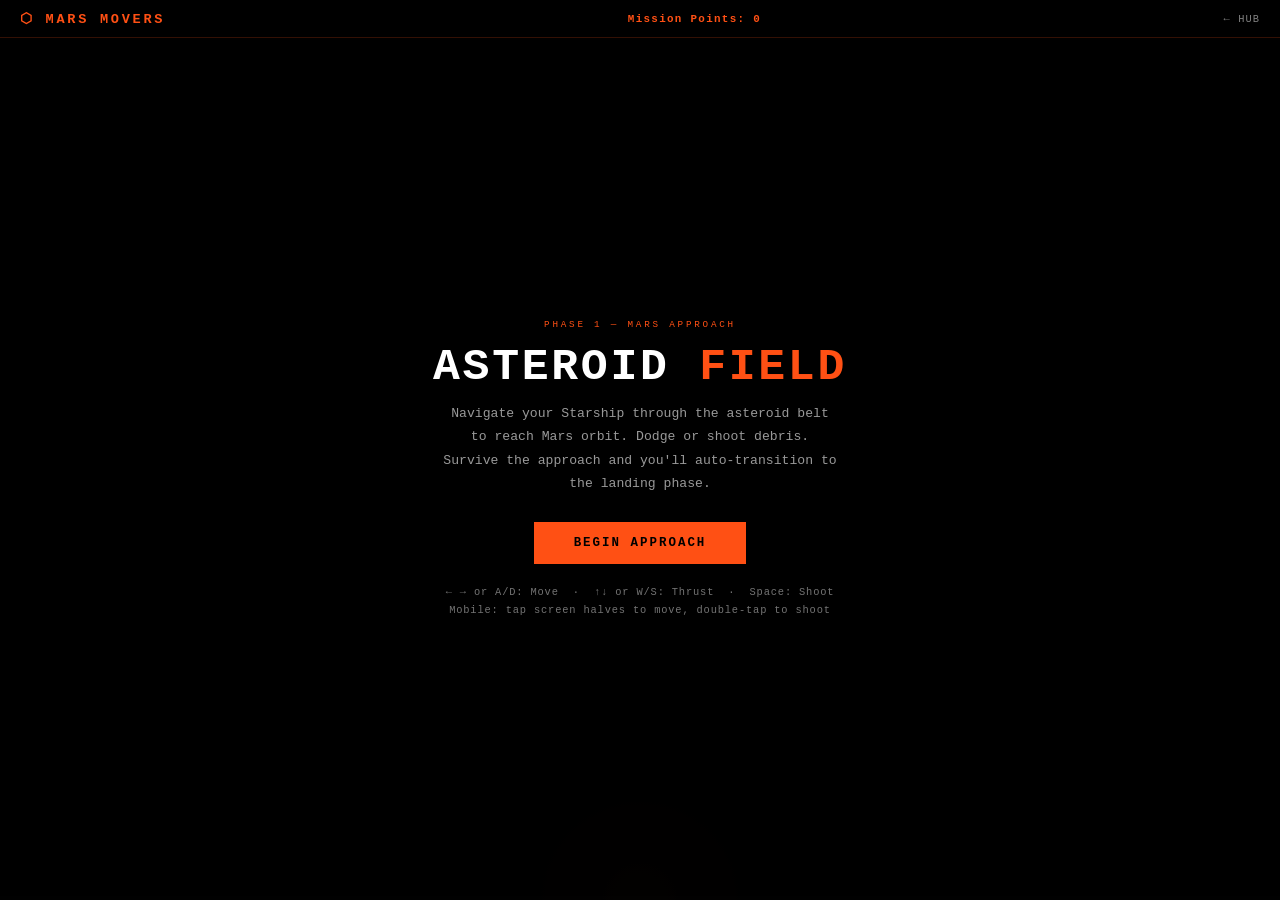
==== game.html @ 6affe8a0 "Fuel warning: bigger bar, percentage, beep sounds" ====
<!DOCTYPE html>
<html lang="en">
<head>
<meta charset="UTF-8"/>
<meta name="viewport" content="width=device-width,initial-scale=1.0"/>
<title>Mars Approach — Mars Movers</title>
<meta name="description" content="Navigate asteroids, shoot debris, and approach Mars. Survive the field to begin your landing descent."/>
<meta name="robots" content="index,follow"/>
<link rel="canonical" href="https://www.marsmovers.com/game.html"/>
<script async src="https://www.googletagmanager.com/gtag/js?id=G-N9J8L4ZB0Q"></script>
<script>window.dataLayer=window.dataLayer||[];function gtag(){dataLayer.push(arguments);}gtag('js',new Date());gtag('config','G-N9J8L4ZB0Q');</script>
<script async src="https://pagead2.googlesyndication.com/pagead/js/adsbygoogle.js?client=ca-pub-5228411604893151" crossorigin="anonymous"></script>
<style>
*,*::before,*::after{box-sizing:border-box;margin:0;padding:0}
html,body{height:100%;overflow:hidden;font-family:'Courier New',Courier,monospace;background:#000;color:#fff}
body{display:flex;flex-direction:column}
nav{display:flex;align-items:center;justify-content:space-between;padding:10px 20px;background:rgba(0,0,0,.95);border-bottom:1px solid rgba(255,80,20,.2);flex-shrink:0;z-index:10}
.logo{color:#ff5014;font-size:.85rem;font-weight:700;letter-spacing:.2em;text-decoration:none;text-transform:uppercase}
.nav-pts{font-size:.68rem;letter-spacing:.12em;color:#ff5014;font-weight:700}
.nav-back{color:rgba(255,255,255,.5);font-size:.65rem;letter-spacing:.1em;text-transform:uppercase;text-decoration:none}
.nav-back:hover{color:#ff5014}
.game-wrap{flex:1;position:relative;overflow:hidden}
canvas{display:block;width:100%;height:100%}
.hud{position:absolute;top:10px;left:0;right:0;display:flex;justify-content:space-between;padding:0 16px;pointer-events:none;z-index:5;gap:6px;flex-wrap:wrap}
.hud-box{background:rgba(0,0,0,.8);border:1px solid rgba(255,80,20,.2);padding:6px 12px;min-width:60px}
.hud-lbl{font-size:.5rem;letter-spacing:.16em;text-transform:uppercase;color:rgba(255,255,255,.5)}
.hud-val{font-size:.9rem;font-weight:700;color:#ff5014;font-variant-numeric:tabular-nums}
.ov{position:absolute;inset:0;display:flex;flex-direction:column;align-items:center;justify-content:center;background:rgba(0,0,0,.92);z-index:20;text-align:center;padding:20px}
.ov.hide{display:none}
.ov-tag{font-size:.58rem;letter-spacing:.3em;text-transform:uppercase;color:#ff5014;margin-bottom:12px}
.ov h2{font-size:clamp(1.4rem,4.5vw,2.8rem);font-weight:700;letter-spacing:.06em;text-transform:uppercase;margin-bottom:10px}
.ov h2 em{color:#ff5014;font-style:normal}
.ov-sub{font-size:.82rem;color:rgba(255,255,255,.6);max-width:400px;line-height:1.8;margin-bottom:26px}
.btn-go{background:#ff5014;color:#000;border:none;cursor:pointer;font-family:inherit;font-size:.78rem;font-weight:700;letter-spacing:.16em;text-transform:uppercase;padding:14px 40px;transition:background .2s;margin-bottom:8px}
.btn-go:hover{background:#ff7040}
.btn-sec{background:transparent;color:rgba(255,255,255,.6);border:1px solid rgba(255,255,255,.3);cursor:pointer;font-family:inherit;font-size:.65rem;font-weight:700;letter-spacing:.12em;text-transform:uppercase;padding:10px 24px;transition:all .2s;text-decoration:none;display:inline-block;margin-top:6px}
.btn-sec:hover{border-color:#ff5014;color:#ff5014}
.hint{font-size:.65rem;color:rgba(255,255,255,.45);letter-spacing:.08em;margin-top:12px;line-height:1.7}
.score-big{font-size:clamp(2.5rem,8vw,4.5rem);font-weight:700;color:#ff5014;line-height:1;margin:10px 0}
.approach-bar{position:absolute;bottom:0;left:0;right:0;height:4px;z-index:5;pointer-events:none;background:rgba(255,255,255,.05)}
.approach-fill{height:100%;background:linear-gradient(to right,#ff5014,#ff8844);width:0%;transition:width .3s}
/* MARS GLOW — grows as you approach */
.mars-glow{position:absolute;bottom:-200px;left:50%;transform:translateX(-50%);width:400px;height:400px;border-radius:50%;background:radial-gradient(circle,rgba(180,60,20,.15),rgba(120,30,10,.05),transparent 70%);pointer-events:none;z-index:1;transition:all 1s}
</style>
</head>
<body>
<nav>
  <a href="/" class="logo">⬡ Mars Movers</a>
  <span class="nav-pts" id="nav-pts">Mission Points: 0</span>
  <a href="/" class="nav-back">← Hub</a>
</nav>
<div class="game-wrap">
  <canvas id="c"></canvas>
  <div class="mars-glow" id="mars-glow"></div>
  <div class="hud" id="hud" style="opacity:0">
    <div class="hud-box"><div class="hud-lbl">Score</div><div class="hud-val" id="h-score">0</div></div>
    <div class="hud-box"><div class="hud-lbl">Level</div><div class="hud-val" id="h-level">1</div></div>
    <div class="hud-box"><div class="hud-lbl">Lives</div><div class="hud-val" id="h-lives">🚀🚀🚀</div></div>
    <div class="hud-box"><div class="hud-lbl">Ammo</div><div class="hud-val" id="h-ammo">10</div></div>
    <div class="hud-box"><div class="hud-lbl">Destroyed</div><div class="hud-val" id="h-kills">0</div></div>
    <div class="hud-box"><div class="hud-lbl">Best</div><div class="hud-val" id="h-best">0</div></div>
  </div>
  <div class="approach-bar"><div class="approach-fill" id="approach-fill"></div></div>

  <!-- START -->
  <div class="ov" id="ov-start">
    <p class="ov-tag">Phase 1 — Mars Approach</p>
    <h2>Asteroid <em>Field</em></h2>
    <p class="ov-sub">Navigate your Starship through the asteroid belt to reach Mars orbit. Dodge or shoot debris. Survive the approach and you'll auto-transition to the landing phase.</p>
    <button class="btn-go" onclick="startGame()">Begin Approach</button>
    <p class="hint">← → or A/D: Move &nbsp;·&nbsp; ↑↓ or W/S: Thrust &nbsp;·&nbsp; Space: Shoot<br>Mobile: tap screen halves to move, double-tap to shoot</p>
  </div>

  <!-- APPROACH COMPLETE -->
  <div class="ov hide" id="ov-approach">
    <p class="ov-tag">Phase 1 Complete</p>
    <h2>Mars <em>Orbit Reached</em></h2>
    <p class="ov-sub" id="approach-summary">You navigated the asteroid field. Preparing for descent...</p>
    <div class="score-big" id="approach-score">0</div>
    <p style="font-size:.7rem;color:rgba(255,100,50,.6);letter-spacing:.15em;margin-bottom:24px" id="approach-pts">+0 Mission Points</p>
    <a href="landing.html" class="btn-go">Begin Descent →</a>
    <button class="btn-sec" onclick="startGame()">Replay Approach</button>
  </div>

  <!-- DESTROYED -->
  <div class="ov hide" id="ov-over">
    <p class="ov-tag">Mission Failed</p>
    <h2>Ship <em>Destroyed</em></h2>
    <div class="score-big" id="final-score">0</div>
    <p style="font-size:.7rem;color:rgba(255,100,50,.6);letter-spacing:.15em;margin-bottom:24px" id="pts-earned">+0 Mission Points</p>
    <button class="btn-go" onclick="startGame()">Retry Approach</button>
    <a href="/" class="btn-sec">← Mission Hub</a>
  </div>
</div>

<script>
var canvas=document.getElementById('c'),ctx=canvas.getContext('2d');
var W,H,ship,rocks,bullets,stars,particles,score,lives,level,running,raf,frame;
var totalPts=parseInt(localStorage.getItem('mm_pts')||'0');
var best=parseInt(localStorage.getItem('mm_best')||'0');
var kills=0,ammo=10,approachPct=0;
var APPROACH_TARGET=120; // seconds to reach Mars
var keys={},lastTap=0;
document.getElementById('h-best').textContent=best;
document.getElementById('nav-pts').textContent='Mission Points: '+totalPts;

// Audio
var audioCtx=null;
function initAudio(){if(!audioCtx)audioCtx=new(window.AudioContext||window.webkitAudioContext)();}
function playSound(freq,dur,vol,type){
  initAudio();var o=audioCtx.createOscillator(),g=audioCtx.createGain();
  o.type=type||'sine';o.frequency.value=freq;g.gain.value=vol||0.05;
  o.connect(g);g.connect(audioCtx.destination);
  g.gain.setTargetAtTime(0,audioCtx.currentTime+dur*0.7,dur*0.2);
  o.start();o.stop(audioCtx.currentTime+dur);
}

function resize(){W=canvas.width=canvas.offsetWidth;H=canvas.height=canvas.offsetHeight;}
window.addEventListener('resize',resize);
resize();

function initGame(){
  ship={x:W/2,y:H-100,w:12,h:42,spd:5,dx:0,dy:0,inv:0};
  rocks=[];bullets=[];stars=[];particles=[];
  score=0;lives=3;level=1;frame=0;kills=0;ammo=10;approachPct=0;
  for(var i=0;i<150;i++)stars.push({x:Math.random()*W,y:Math.random()*H,r:Math.random()*1.2+.2,spd:Math.random()*.4+.1,o:Math.random()*.5+.2,layer:Math.floor(Math.random()*3)});
  updateHUD();
}

function spawnRock(){
  var r=Math.random()*22+8;
  var fromSide=Math.random()<0.15;
  var x,y,vx,vy;
  if(fromSide){x=Math.random()<0.5?-r:W+r;y=Math.random()*H*0.5;vx=(x<0?1:-1)*(Math.random()+0.5);vy=Math.random()*1+0.5;}
  else{x=Math.random()*(W-r*2)+r;y=-r;vx=(Math.random()-0.5)*0.8;vy=(Math.random()*1.5+0.8)+level*0.2;}
  rocks.push({x:x,y:y,r:r,vx:vx,vy:vy,rot:0,rs:(Math.random()-0.5)*0.06,hp:r>20?2:1,sides:Math.floor(Math.random()*3)+6});
}

function drawStarship(x,y,inv){
  if(inv>0&&Math.floor(frame/4)%2===0)return;
  ctx.save();ctx.translate(x,y);
  // Fuselage
  ctx.fillStyle='#d0d0d0';
  ctx.beginPath();
  ctx.moveTo(-ship.w,-ship.h/2);ctx.quadraticCurveTo(-ship.w-2,-ship.h/2-8,0,-ship.h/2-16);
  ctx.quadraticCurveTo(ship.w+2,-ship.h/2-8,ship.w,-ship.h/2);
  ctx.lineTo(ship.w,ship.h/2);ctx.lineTo(-ship.w,ship.h/2);ctx.closePath();ctx.fill();
  // Heat shield band
  ctx.fillStyle='#222';ctx.fillRect(-ship.w,ship.h/2-10,ship.w*2,8);
  // Nose
  ctx.fillStyle='#ff5014';
  ctx.beginPath();ctx.moveTo(-7,-ship.h/2);ctx.quadraticCurveTo(0,-ship.h/2-20,7,-ship.h/2);ctx.fill();
  // Windows
  ctx.fillStyle='rgba(100,200,255,.8)';
  ctx.beginPath();ctx.arc(0,-ship.h/2+6,2.5,0,Math.PI*2);ctx.fill();
  ctx.beginPath();ctx.arc(0,-ship.h/2+13,2,0,Math.PI*2);ctx.fill();
  // Fins
  ctx.fillStyle='#999';
  ctx.beginPath();ctx.moveTo(-ship.w,ship.h/2-6);ctx.lineTo(-ship.w-8,ship.h/2+4);ctx.lineTo(-ship.w,ship.h/2);ctx.fill();
  ctx.beginPath();ctx.moveTo(ship.w,ship.h/2-6);ctx.lineTo(ship.w+8,ship.h/2+4);ctx.lineTo(ship.w,ship.h/2);ctx.fill();
  // Engine flames
  var fl=10+Math.random()*12;
  ctx.fillStyle='rgba(255,200,50,.85)';
  ctx.beginPath();ctx.moveTo(-7,ship.h/2);ctx.lineTo(7,ship.h/2);ctx.lineTo(0,ship.h/2+fl);ctx.closePath();ctx.fill();
  ctx.fillStyle='rgba(255,100,20,.4)';
  ctx.beginPath();ctx.moveTo(-4,ship.h/2);ctx.lineTo(4,ship.h/2);ctx.lineTo(0,ship.h/2+fl*0.6);ctx.closePath();ctx.fill();
  // Side thrusters when moving
  if(ship.dx!==0){
    ctx.fillStyle='rgba(100,180,255,.5)';
    var side=ship.dx>0?-1:1;
    ctx.beginPath();ctx.moveTo(side*ship.w,0);ctx.lineTo(side*(ship.w+6),-2);ctx.lineTo(side*(ship.w+6),2);ctx.closePath();ctx.fill();
  }
  ctx.restore();
}

function drawRock(a){
  ctx.save();ctx.translate(a.x,a.y);ctx.rotate(a.rot);
  ctx.strokeStyle=a.hp>1?'rgba(200,140,80,.9)':'rgba(180,120,70,.7)';
  ctx.fillStyle=a.hp>1?'rgba(90,55,30,.7)':'rgba(70,45,25,.5)';
  ctx.lineWidth=a.hp>1?2:1.5;
  ctx.beginPath();
  for(var i=0;i<a.sides;i++){
    var ang=(i/a.sides)*Math.PI*2;var jit=a.r*(.7+Math.sin(i*2.7)*.2);
    i===0?ctx.moveTo(Math.cos(ang)*jit,Math.sin(ang)*jit):ctx.lineTo(Math.cos(ang)*jit,Math.sin(ang)*jit);
  }
  ctx.closePath();ctx.fill();ctx.stroke();
  // Crack lines on damaged rocks
  if(a.hp===1&&a.r>15){ctx.strokeStyle='rgba(255,100,50,.3)';ctx.lineWidth=0.5;ctx.beginPath();ctx.moveTo(-a.r*0.3,-a.r*0.2);ctx.lineTo(a.r*0.2,a.r*0.3);ctx.stroke();}
  ctx.restore();
}

function drawBullet(b){
  ctx.save();ctx.translate(b.x,b.y);
  ctx.fillStyle='rgba(100,200,255,.9)';ctx.fillRect(-1.5,-6,3,12);
  ctx.fillStyle='rgba(100,200,255,.3)';ctx.fillRect(-3,-4,6,8);
  ctx.restore();
}

function spawnParticles(x,y,count,color){
  for(var i=0;i<count;i++){
    var ang=Math.random()*Math.PI*2,spd=Math.random()*3+1;
    particles.push({x:x,y:y,vx:Math.cos(ang)*spd,vy:Math.sin(ang)*spd,life:30+Math.random()*20,maxLife:50,r:Math.random()*2+1,color:color||'#ff8844'});
  }
}

function shoot(){
  if(ammo<=0)return;
  ammo--;
  bullets.push({x:ship.x,y:ship.y-ship.h/2-6,vy:-10});
  playSound(800,0.08,0.04,'square');
}

function hitShip(a){
  var dx=ship.x-a.x,dy=ship.y-a.y;
  return Math.sqrt(dx*dx+dy*dy)<a.r+16;
}

function updateHUD(){
  document.getElementById('h-score').textContent=score;
  document.getElementById('h-level').textContent=level;
  document.getElementById('h-ammo').textContent=ammo;
  document.getElementById('h-kills').textContent=kills;
  var l='';
  for(var i=0;i<3;i++)l+='<span style="opacity:'+(i<lives?1:.15)+'">🚀</span>';
  document.getElementById('h-lives').innerHTML=l;
}

function loop(){
  ctx.fillStyle='#000';ctx.fillRect(0,0,W,H);
  frame++;

  // Stars — 3 layer parallax
  stars.forEach(function(s){
    s.y+=(s.layer+1)*0.15+0.1;if(s.y>H){s.y=-2;s.x=Math.random()*W;}
    ctx.fillStyle='rgba(255,255,255,'+s.o.toFixed(2)+')';
    ctx.beginPath();ctx.arc(s.x,s.y,s.r,0,Math.PI*2);ctx.fill();
  });

  score=Math.floor(frame/6);
  level=Math.floor(score/60)+1;

  // Approach progress
  approachPct=Math.min(100,score/APPROACH_TARGET*100);
  document.getElementById('approach-fill').style.width=approachPct+'%';
  // Mars glow grows
  var glow=document.getElementById('mars-glow');
  var glowSize=200+approachPct*4;
  glow.style.width=glowSize+'px';glow.style.height=glowSize+'px';
  glow.style.bottom=(-200+approachPct*2)+'px';
  glow.style.opacity=0.3+approachPct*0.007;

  // Approach complete!
  if(approachPct>=100){approachComplete();return;}

  // Spawn rocks
  var rate=Math.max(14,48-level*3);
  if(frame%rate===0)spawnRock();
  // Ammo refill every 10 seconds
  if(frame%(60*10)===0&&ammo<15){ammo+=3;if(ammo>15)ammo=15;}

  // Input
  ship.dx=0;ship.dy=0;
  if(keys['ArrowLeft']||keys['a'])ship.dx=-ship.spd;
  if(keys['ArrowRight']||keys['d'])ship.dx=ship.spd;
  if(keys['ArrowUp']||keys['w'])ship.dy=-ship.spd*0.7;
  if(keys['ArrowDown']||keys['s'])ship.dy=ship.spd*0.7;
  ship.x=Math.max(ship.w+8,Math.min(W-ship.w-8,ship.x+ship.dx));
  ship.y=Math.max(60,Math.min(H-40,ship.y+ship.dy));
  if(ship.inv>0)ship.inv--;

  // Bullets
  for(var bi=bullets.length-1;bi>=0;bi--){
    var b=bullets[bi];b.y+=b.vy;
    if(b.y<-10){bullets.splice(bi,1);continue;}
    drawBullet(b);
    // Bullet-rock collision
    for(var ri=rocks.length-1;ri>=0;ri--){
      var a=rocks[ri];
      var dx=b.x-a.x,dy=b.y-a.y;
      if(Math.sqrt(dx*dx+dy*dy)<a.r+4){
        bullets.splice(bi,1);
        a.hp--;
        if(a.hp<=0){
          spawnParticles(a.x,a.y,12,'#ff8844');
          spawnParticles(a.x,a.y,6,'#ffcc44');
          // Split big rocks
          if(a.r>18){
            for(var s=0;s<2;s++){
              rocks.push({x:a.x+(s===0?-10:10),y:a.y,r:a.r*0.5,vx:(Math.random()-0.5)*2,vy:a.vy*0.8+Math.random(),rot:0,rs:(Math.random()-0.5)*0.1,hp:1,sides:6});
            }
          }
          rocks.splice(ri,1);kills++;score+=10;
          playSound(200,0.15,0.06,'sawtooth');
        } else {
          spawnParticles(a.x,a.y,5,'#ffaa44');
          playSound(300,0.08,0.03,'triangle');
        }
        break;
      }
    }
  }

  // Rocks
  for(var i=rocks.length-1;i>=0;i--){
    var a=rocks[i];
    a.x+=a.vx;a.y+=a.vy;a.rot+=a.rs;
    if(a.y>H+a.r+20||a.x<-a.r-50||a.x>W+a.r+50){rocks.splice(i,1);continue;}
    drawRock(a);
    if(ship.inv===0&&hitShip(a)){
      rocks.splice(i,1);lives--;ship.inv=80;
      spawnParticles(ship.x,ship.y,8,'#ff3333');
      playSound(120,0.3,0.08,'sawtooth');
      updateHUD();
      if(lives<=0){endGame();return;}
    }
  }

  // Particles
  for(var pi=particles.length-1;pi>=0;pi--){
    var p=particles[pi];p.x+=p.vx;p.y+=p.vy;p.life--;p.vx*=0.97;p.vy*=0.97;
    if(p.life<=0){particles.splice(pi,1);continue;}
    var alpha=(p.life/p.maxLife).toFixed(2);
    ctx.fillStyle=p.color.replace(')',','+alpha+')').replace('rgb','rgba');
    ctx.globalAlpha=parseFloat(alpha);
    ctx.beginPath();ctx.arc(p.x,p.y,p.r,0,Math.PI*2);ctx.fill();
    ctx.globalAlpha=1;
  }

  drawStarship(ship.x,ship.y,ship.inv);
  updateHUD();
  raf=requestAnimationFrame(loop);
}

function startGame(){
  document.getElementById('ov-start').classList.add('hide');
  document.getElementById('ov-over').classList.add('hide');
  document.getElementById('ov-approach').classList.add('hide');
  document.getElementById('hud').style.opacity='1';
  document.getElementById('approach-fill').style.width='0%';
  var glow=document.getElementById('mars-glow');
  glow.style.width='200px';glow.style.height='200px';glow.style.bottom='-200px';glow.style.opacity='0.3';
  resize();initGame();running=true;
  if(raf)cancelAnimationFrame(raf);
  loop();
}

function endGame(){
  running=false;cancelAnimationFrame(raf);
  var pts=score*10+kills*25;
  totalPts+=pts;localStorage.setItem('mm_pts',totalPts);
  if(score>best){best=score;localStorage.setItem('mm_best',best);document.getElementById('h-best').textContent=best;}
  document.getElementById('nav-pts').textContent='Mission Points: '+totalPts;
  document.getElementById('final-score').textContent=score;
  document.getElementById('pts-earned').textContent='+'+pts+' Mission Points ('+kills+' asteroids destroyed)';
  document.getElementById('ov-over').classList.remove('hide');
  playSound(80,0.5,0.1,'sawtooth');
  gtag('event','approach_failed',{score:score,kills:kills,level:level});
}

function approachComplete(){
  running=false;cancelAnimationFrame(raf);
  var pts=score*10+kills*25+500; // 500 bonus for completing approach
  totalPts+=pts;localStorage.setItem('mm_pts',totalPts);
  if(score>best){best=score;localStorage.setItem('mm_best',best);document.getElementById('h-best').textContent=best;}
  document.getElementById('nav-pts').textContent='Mission Points: '+totalPts;
  document.getElementById('approach-score').textContent=score;
  document.getElementById('approach-pts').textContent='+'+pts+' Mission Points (includes +500 approach bonus)';
  document.getElementById('approach-summary').textContent='Asteroids destroyed: '+kills+' · Lives remaining: '+lives+' · Approach time: '+Math.floor(score/10)+'s';
  document.getElementById('ov-approach').classList.remove('hide');
  playSound(523,0.15,0.06);setTimeout(function(){playSound(659,0.15,0.06);},150);setTimeout(function(){playSound(784,0.2,0.06);},300);
  gtag('event','approach_complete',{score:score,kills:kills,lives:lives});
}

// Keyboard
document.addEventListener('keydown',function(e){
  keys[e.key]=true;
  if(e.key===' '&&running){e.preventDefault();shoot();}
});
document.addEventListener('keyup',function(e){keys[e.key]=false;});

// Touch — tap halves to move, double-tap to shoot
canvas.addEventListener('touchstart',function(e){
  e.preventDefault();if(!running)return;
  var now=Date.now();
  if(now-lastTap<300){shoot();lastTap=0;return;}
  lastTap=now;
  var t=e.touches[0];
  if(t.clientX<W*0.33)ship.dx=-ship.spd;
  else if(t.clientX>W*0.67)ship.dx=ship.spd;
  if(t.clientY<H*0.4)ship.dy=-ship.spd*0.7;
  else if(t.clientY>H*0.7)ship.dy=ship.spd*0.7;
},{passive:false});
canvas.addEventListener('touchend',function(e){
  e.preventDefault();if(running){ship.dx=0;ship.dy=0;}
},{passive:false});
</script>
</body>
</html>
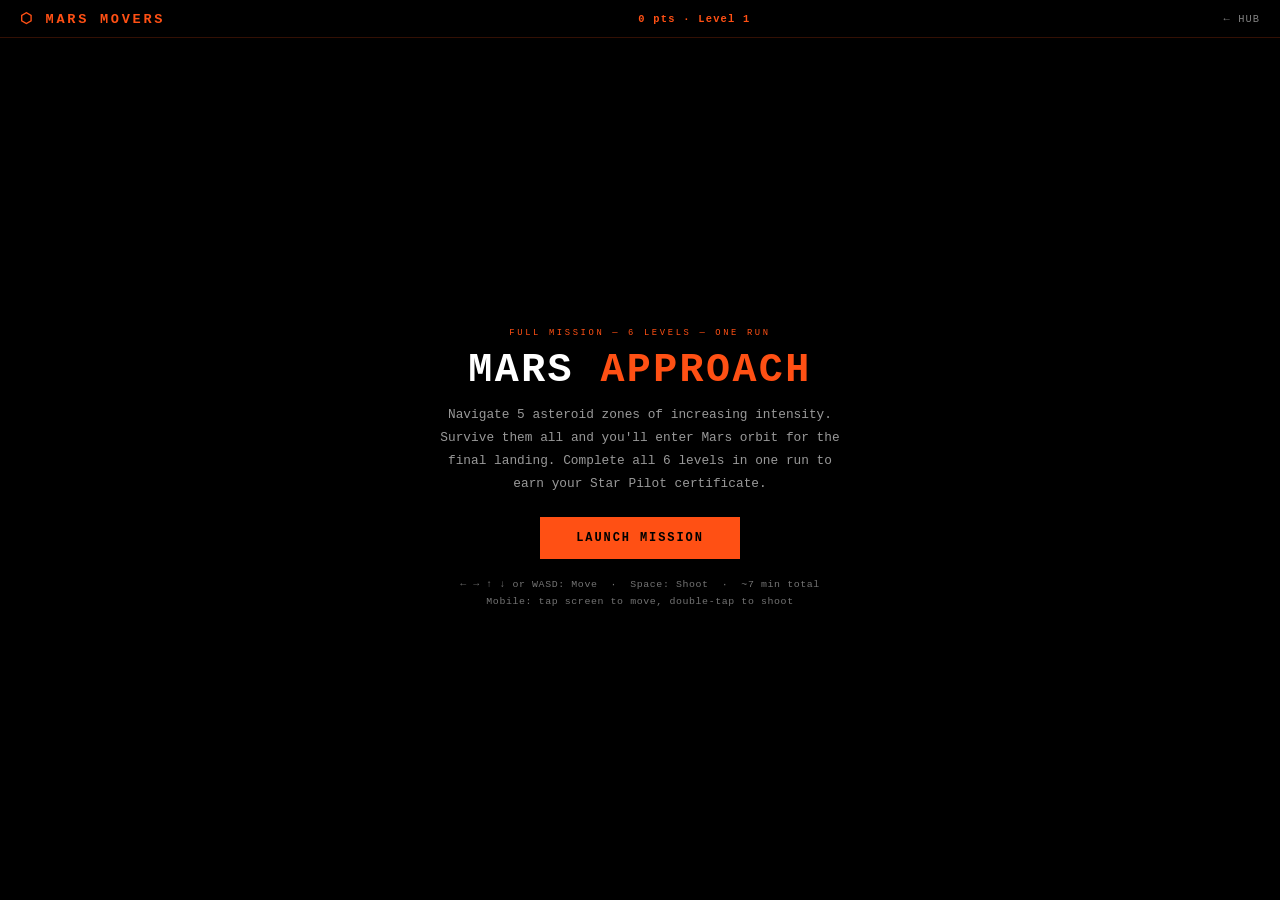
==== commit 583cea2d: "Full mission: 5 asteroid levels + landing + Star Pilot cert" ====
--- a/game.html
+++ b/game.html
@@ -4,7 +4,7 @@
 <meta charset="UTF-8"/>
 <meta name="viewport" content="width=device-width,initial-scale=1.0"/>
 <title>Mars Approach — Mars Movers</title>
-<meta name="description" content="Navigate asteroids, shoot debris, and approach Mars. Survive the field to begin your landing descent."/>
+<meta name="description" content="Navigate 5 asteroid zones, shoot debris, reach Mars orbit, then land. Complete all 6 levels in one run to earn your Star Pilot certificate."/>
 <meta name="robots" content="index,follow"/>
 <link rel="canonical" href="https://www.marsmovers.com/game.html"/>
 <script async src="https://www.googletagmanager.com/gtag/js?id=G-N9J8L4ZB0Q"></script>
@@ -16,383 +16,159 @@
 body{display:flex;flex-direction:column}
 nav{display:flex;align-items:center;justify-content:space-between;padding:10px 20px;background:rgba(0,0,0,.95);border-bottom:1px solid rgba(255,80,20,.2);flex-shrink:0;z-index:10}
 .logo{color:#ff5014;font-size:.85rem;font-weight:700;letter-spacing:.2em;text-decoration:none;text-transform:uppercase}
-.nav-pts{font-size:.68rem;letter-spacing:.12em;color:#ff5014;font-weight:700}
+.nav-info{font-size:.65rem;letter-spacing:.12em;color:#ff5014;font-weight:700;text-align:center}
 .nav-back{color:rgba(255,255,255,.5);font-size:.65rem;letter-spacing:.1em;text-transform:uppercase;text-decoration:none}
 .nav-back:hover{color:#ff5014}
 .game-wrap{flex:1;position:relative;overflow:hidden}
 canvas{display:block;width:100%;height:100%}
-.hud{position:absolute;top:10px;left:0;right:0;display:flex;justify-content:space-between;padding:0 16px;pointer-events:none;z-index:5;gap:6px;flex-wrap:wrap}
-.hud-box{background:rgba(0,0,0,.8);border:1px solid rgba(255,80,20,.2);padding:6px 12px;min-width:60px}
-.hud-lbl{font-size:.5rem;letter-spacing:.16em;text-transform:uppercase;color:rgba(255,255,255,.5)}
-.hud-val{font-size:.9rem;font-weight:700;color:#ff5014;font-variant-numeric:tabular-nums}
+
+/* HUD */
+.hud{position:absolute;top:10px;left:0;right:0;display:flex;justify-content:center;padding:0 12px;pointer-events:none;z-index:5;gap:4px;flex-wrap:wrap}
+.hud-box{background:rgba(0,0,0,.8);border:1px solid rgba(255,80,20,.2);padding:5px 10px;min-width:52px;text-align:center}
+.hud-lbl{font-size:.45rem;letter-spacing:.14em;text-transform:uppercase;color:rgba(255,255,255,.5)}
+.hud-val{font-size:.82rem;font-weight:700;color:#ff5014;font-variant-numeric:tabular-nums}
+
+/* DISTANCE BAR — bottom */
+.dist-bar{position:absolute;bottom:0;left:0;right:0;height:28px;z-index:5;pointer-events:none;background:rgba(0,0,0,.7);border-top:1px solid rgba(255,80,20,.15);display:flex;align-items:center;padding:0 16px;gap:10px}
+.dist-track{flex:1;height:6px;background:rgba(255,255,255,.08);border-radius:3px;position:relative;overflow:visible}
+.dist-fill{height:100%;background:linear-gradient(to right,#ff5014,#ff8844);border-radius:3px;width:0%;transition:width .5s}
+.dist-ship{position:absolute;top:-6px;font-size:.9rem;transition:left .5s;left:0%}
+.dist-mars{position:absolute;right:-8px;top:-8px;font-size:1rem}
+.dist-lbl{font-size:.45rem;letter-spacing:.14em;text-transform:uppercase;color:rgba(255,255,255,.4);white-space:nowrap}
+.dist-km{font-size:.6rem;font-weight:700;color:#ff5014;letter-spacing:.08em}
+
+/* LEVEL BANNER */
+.level-banner{position:absolute;top:50%;left:50%;transform:translate(-50%,-50%);z-index:15;pointer-events:none;text-align:center;opacity:0;transition:opacity .3s}
+.level-banner.show{opacity:1}
+.level-banner .lb-zone{font-size:.55rem;letter-spacing:.35em;text-transform:uppercase;color:#ff5014;margin-bottom:6px}
+.level-banner .lb-name{font-size:clamp(1.2rem,3vw,2rem);font-weight:700;letter-spacing:.08em;text-transform:uppercase;text-shadow:0 0 30px rgba(255,80,20,.4)}
+.level-banner .lb-desc{font-size:.7rem;color:rgba(255,255,255,.5);margin-top:6px;letter-spacing:.06em}
+
+/* MARS GLOW */
+.mars-glow{position:absolute;bottom:-200px;left:50%;transform:translateX(-50%);width:200px;height:200px;border-radius:50%;background:radial-gradient(circle,rgba(180,60,20,.2),rgba(120,30,10,.05),transparent 70%);pointer-events:none;z-index:1;transition:all 2s}
+
+/* OVERLAYS */
 .ov{position:absolute;inset:0;display:flex;flex-direction:column;align-items:center;justify-content:center;background:rgba(0,0,0,.92);z-index:20;text-align:center;padding:20px}
 .ov.hide{display:none}
-.ov-tag{font-size:.58rem;letter-spacing:.3em;text-transform:uppercase;color:#ff5014;margin-bottom:12px}
-.ov h2{font-size:clamp(1.4rem,4.5vw,2.8rem);font-weight:700;letter-spacing:.06em;text-transform:uppercase;margin-bottom:10px}
+.ov-tag{font-size:.55rem;letter-spacing:.3em;text-transform:uppercase;color:#ff5014;margin-bottom:10px}
+.ov h2{font-size:clamp(1.3rem,4vw,2.5rem);font-weight:700;letter-spacing:.06em;text-transform:uppercase;margin-bottom:10px}
 .ov h2 em{color:#ff5014;font-style:normal}
-.ov-sub{font-size:.82rem;color:rgba(255,255,255,.6);max-width:400px;line-height:1.8;margin-bottom:26px}
-.btn-go{background:#ff5014;color:#000;border:none;cursor:pointer;font-family:inherit;font-size:.78rem;font-weight:700;letter-spacing:.16em;text-transform:uppercase;padding:14px 40px;transition:background .2s;margin-bottom:8px}
+.ov-sub{font-size:.8rem;color:rgba(255,255,255,.6);max-width:420px;line-height:1.8;margin-bottom:22px}
+.btn-go{background:#ff5014;color:#000;border:none;cursor:pointer;font-family:inherit;font-size:.75rem;font-weight:700;letter-spacing:.16em;text-transform:uppercase;padding:14px 36px;transition:background .2s;margin-bottom:8px}
 .btn-go:hover{background:#ff7040}
-.btn-sec{background:transparent;color:rgba(255,255,255,.6);border:1px solid rgba(255,255,255,.3);cursor:pointer;font-family:inherit;font-size:.65rem;font-weight:700;letter-spacing:.12em;text-transform:uppercase;padding:10px 24px;transition:all .2s;text-decoration:none;display:inline-block;margin-top:6px}
+.btn-sec{background:transparent;color:rgba(255,255,255,.6);border:1px solid rgba(255,255,255,.3);cursor:pointer;font-family:inherit;font-size:.62rem;font-weight:700;letter-spacing:.12em;text-transform:uppercase;padding:10px 22px;transition:all .2s;text-decoration:none;display:inline-block;margin-top:6px}
 .btn-sec:hover{border-color:#ff5014;color:#ff5014}
-.hint{font-size:.65rem;color:rgba(255,255,255,.45);letter-spacing:.08em;margin-top:12px;line-height:1.7}
-.score-big{font-size:clamp(2.5rem,8vw,4.5rem);font-weight:700;color:#ff5014;line-height:1;margin:10px 0}
-.approach-bar{position:absolute;bottom:0;left:0;right:0;height:4px;z-index:5;pointer-events:none;background:rgba(255,255,255,.05)}
-.approach-fill{height:100%;background:linear-gradient(to right,#ff5014,#ff8844);width:0%;transition:width .3s}
-/* MARS GLOW — grows as you approach */
-.mars-glow{position:absolute;bottom:-200px;left:50%;transform:translateX(-50%);width:400px;height:400px;border-radius:50%;background:radial-gradient(circle,rgba(180,60,20,.15),rgba(120,30,10,.05),transparent 70%);pointer-events:none;z-index:1;transition:all 1s}
+.hint{font-size:.62rem;color:rgba(255,255,255,.45);letter-spacing:.06em;margin-top:10px;line-height:1.7}
+.score-big{font-size:clamp(2rem,7vw,4rem);font-weight:700;color:#ff5014;line-height:1;margin:8px 0}
+
+/* CELEBRATION */
+@keyframes confetti{0%{transform:translateY(0) rotate(0);opacity:1}100%{transform:translateY(100vh) rotate(720deg);opacity:0}}
+.confetti-piece{position:fixed;top:-20px;width:8px;height:8px;z-index:100;pointer-events:none;animation:confetti 3s ease-in forwards}
+
+/* CERTIFICATE */
+.cert-box{border:2px solid rgba(255,200,50,.5);padding:28px 36px;background:rgba(255,200,50,.04);max-width:380px;width:100%;margin:16px 0}
+.cert-box .c-label{font-size:.5rem;letter-spacing:.3em;text-transform:uppercase;color:rgba(255,200,50,.5);margin-bottom:8px}
+.cert-box .c-name{font-size:1.3rem;font-weight:700;letter-spacing:.1em;color:#ffd700;margin-bottom:4px}
+.cert-box .c-sub{font-size:.65rem;color:rgba(255,255,255,.4);margin-bottom:14px}
+.cert-box .c-roster{font-size:1.8rem;font-weight:700;color:#ff5014;letter-spacing:.25em}
+.cert-box .c-stats{display:flex;gap:16px;justify-content:center;margin-top:14px;flex-wrap:wrap}
+.cert-box .c-stat{text-align:center}
+.cert-box .c-stat-n{font-size:.9rem;font-weight:700;color:#ff5014}
+.cert-box .c-stat-l{font-size:.42rem;letter-spacing:.12em;text-transform:uppercase;color:rgba(255,255,255,.4)}
 </style>
 </head>
 <body>
 <nav>
   <a href="/" class="logo">⬡ Mars Movers</a>
-  <span class="nav-pts" id="nav-pts">Mission Points: 0</span>
+  <div class="nav-info"><span id="nav-pts">0 pts</span> · <span id="nav-level">Level 1</span></div>
   <a href="/" class="nav-back">← Hub</a>
 </nav>
-<div class="game-wrap">
+<div class="game-wrap" id="game-wrap">
   <canvas id="c"></canvas>
   <div class="mars-glow" id="mars-glow"></div>
+
+  <!-- HUD -->
   <div class="hud" id="hud" style="opacity:0">
     <div class="hud-box"><div class="hud-lbl">Score</div><div class="hud-val" id="h-score">0</div></div>
-    <div class="hud-box"><div class="hud-lbl">Level</div><div class="hud-val" id="h-level">1</div></div>
+    <div class="hud-box"><div class="hud-lbl">Level</div><div class="hud-val" id="h-level">1/6</div></div>
+    <div class="hud-box"><div class="hud-lbl">Speed</div><div class="hud-val" id="h-speed">1.0x</div></div>
     <div class="hud-box"><div class="hud-lbl">Lives</div><div class="hud-val" id="h-lives">🚀🚀🚀</div></div>
     <div class="hud-box"><div class="hud-lbl">Ammo</div><div class="hud-val" id="h-ammo">10</div></div>
-    <div class="hud-box"><div class="hud-lbl">Destroyed</div><div class="hud-val" id="h-kills">0</div></div>
-    <div class="hud-box"><div class="hud-lbl">Best</div><div class="hud-val" id="h-best">0</div></div>
-  </div>
-  <div class="approach-bar"><div class="approach-fill" id="approach-fill"></div></div>
-
-  <!-- START -->
-  <div class="ov" id="ov-start">
-    <p class="ov-tag">Phase 1 — Mars Approach</p>
-    <h2>Asteroid <em>Field</em></h2>
-    <p class="ov-sub">Navigate your Starship through the asteroid belt to reach Mars orbit. Dodge or shoot debris. Survive the approach and you'll auto-transition to the landing phase.</p>
-    <button class="btn-go" onclick="startGame()">Begin Approach</button>
-    <p class="hint">← → or A/D: Move &nbsp;·&nbsp; ↑↓ or W/S: Thrust &nbsp;·&nbsp; Space: Shoot<br>Mobile: tap screen halves to move, double-tap to shoot</p>
+    <div class="hud-box"><div class="hud-lbl">Kills</div><div class="hud-val" id="h-kills">0</div></div>
   </div>
 
-  <!-- APPROACH COMPLETE -->
-  <div class="ov hide" id="ov-approach">
-    <p class="ov-tag">Phase 1 Complete</p>
-    <h2>Mars <em>Orbit Reached</em></h2>
-    <p class="ov-sub" id="approach-summary">You navigated the asteroid field. Preparing for descent...</p>
-    <div class="score-big" id="approach-score">0</div>
-    <p style="font-size:.7rem;color:rgba(255,100,50,.6);letter-spacing:.15em;margin-bottom:24px" id="approach-pts">+0 Mission Points</p>
-    <a href="landing.html" class="btn-go">Begin Descent →</a>
-    <button class="btn-sec" onclick="startGame()">Replay Approach</button>
+  <!-- DISTANCE BAR -->
+  <div class="dist-bar" id="dist-bar" style="opacity:0">
+    <div class="dist-lbl">Earth</div>
+    <div class="dist-track">
+      <div class="dist-fill" id="dist-fill"></div>
+      <div class="dist-ship" id="dist-ship">🚀</div>
+      <div class="dist-mars">🔴</div>
+    </div>
+    <div style="text-align:right">
+      <div class="dist-km" id="dist-km">225M km</div>
+      <div class="dist-lbl">to Mars</div>
+    </div>
+  </div>
+
+  <!-- LEVEL BANNER -->
+  <div class="level-banner" id="level-banner">
+    <div class="lb-zone" id="lb-zone">Zone 1 of 6</div>
+    <div class="lb-name" id="lb-name">Outer Belt</div>
+    <div class="lb-desc" id="lb-desc">Light debris — warm up your reflexes</div>
+  </div>
+
+  <!-- START OVERLAY -->
+  <div class="ov" id="ov-start">
+    <p class="ov-tag">Full Mission — 6 Levels — One Run</p>
+    <h2>Mars <em>Approach</em></h2>
+    <p class="ov-sub">Navigate 5 asteroid zones of increasing intensity. Survive them all and you'll enter Mars orbit for the final landing. Complete all 6 levels in one run to earn your Star Pilot certificate.</p>
+    <button class="btn-go" onclick="startGame()">Launch Mission</button>
+    <p class="hint">← → ↑ ↓ or WASD: Move &nbsp;·&nbsp; Space: Shoot &nbsp;·&nbsp; ~7 min total<br>Mobile: tap screen to move, double-tap to shoot</p>
   </div>
 
   <!-- DESTROYED -->
   <div class="ov hide" id="ov-over">
     <p class="ov-tag">Mission Failed</p>
     <h2>Ship <em>Destroyed</em></h2>
+    <p class="ov-sub" id="over-summary"></p>
     <div class="score-big" id="final-score">0</div>
-    <p style="font-size:.7rem;color:rgba(255,100,50,.6);letter-spacing:.15em;margin-bottom:24px" id="pts-earned">+0 Mission Points</p>
-    <button class="btn-go" onclick="startGame()">Retry Approach</button>
+    <p style="font-size:.7rem;color:rgba(255,100,50,.6);letter-spacing:.12em;margin-bottom:20px" id="pts-earned"></p>
+    <button class="btn-go" onclick="startGame()">Retry Mission</button>
+    <a href="/" class="btn-sec">← Mission Hub</a>
+  </div>
+
+  <!-- APPROACH COMPLETE — redirect to landing -->
+  <div class="ov hide" id="ov-land">
+    <p class="ov-tag">Levels 1-5 Complete — Entering Mars Orbit</p>
+    <h2>Begin <em>Descent</em></h2>
+    <p class="ov-sub">You've cleared the asteroid field. Mars is below you. Time to land the Starship.</p>
+    <div class="score-big" id="land-score">0</div>
+    <p style="font-size:.7rem;color:rgba(255,100,50,.6);letter-spacing:.12em;margin-bottom:20px" id="land-pts"></p>
+    <a href="landing.html" class="btn-go">Begin Landing →</a>
+  </div>
+
+  <!-- STAR PILOT CERTIFICATE — shown after completing landing from this flow -->
+  <div class="ov hide" id="ov-cert">
+    <p class="ov-tag">★ Star Pilot Certificate ★</p>
+    <h2>Mission <em>Complete</em></h2>
+    <div class="cert-box">
+      <div class="c-label">Mars Movers · Mission MM-2031</div>
+      <div class="c-name" id="cert-name">PILOT NAME</div>
+      <div class="c-sub">has completed the full Mars approach and landing in a single mission and is hereby granted</div>
+      <div class="c-roster" id="cert-roster">MM-0000</div>
+      <div class="c-stats">
+        <div class="c-stat"><div class="c-stat-n" id="cert-score">0</div><div class="c-stat-l">Score</div></div>
+        <div class="c-stat"><div class="c-stat-n" id="cert-kills">0</div><div class="c-stat-l">Destroyed</div></div>
+        <div class="c-stat"><div class="c-stat-n" id="cert-time">0</div><div class="c-stat-l">Time</div></div>
+        <div class="c-stat"><div class="c-stat-n" id="cert-lives">0</div><div class="c-stat-l">Lives Left</div></div>
+      </div>
+    </div>
+    <button class="btn-go" onclick="startGame()">New Mission</button>
     <a href="/" class="btn-sec">← Mission Hub</a>
   </div>
 </div>
 
-<script>
-var canvas=document.getElementById('c'),ctx=canvas.getContext('2d');
-var W,H,ship,rocks,bullets,stars,particles,score,lives,level,running,raf,frame;
-var totalPts=parseInt(localStorage.getItem('mm_pts')||'0');
-var best=parseInt(localStorage.getItem('mm_best')||'0');
-var kills=0,ammo=10,approachPct=0;
-var APPROACH_TARGET=120; // seconds to reach Mars
-var keys={},lastTap=0;
-document.getElementById('h-best').textContent=best;
-document.getElementById('nav-pts').textContent='Mission Points: '+totalPts;
-
-// Audio
-var audioCtx=null;
-function initAudio(){if(!audioCtx)audioCtx=new(window.AudioContext||window.webkitAudioContext)();}
-function playSound(freq,dur,vol,type){
-  initAudio();var o=audioCtx.createOscillator(),g=audioCtx.createGain();
-  o.type=type||'sine';o.frequency.value=freq;g.gain.value=vol||0.05;
-  o.connect(g);g.connect(audioCtx.destination);
-  g.gain.setTargetAtTime(0,audioCtx.currentTime+dur*0.7,dur*0.2);
-  o.start();o.stop(audioCtx.currentTime+dur);
-}
-
-function resize(){W=canvas.width=canvas.offsetWidth;H=canvas.height=canvas.offsetHeight;}
-window.addEventListener('resize',resize);
-resize();
-
-function initGame(){
-  ship={x:W/2,y:H-100,w:12,h:42,spd:5,dx:0,dy:0,inv:0};
-  rocks=[];bullets=[];stars=[];particles=[];
-  score=0;lives=3;level=1;frame=0;kills=0;ammo=10;approachPct=0;
-  for(var i=0;i<150;i++)stars.push({x:Math.random()*W,y:Math.random()*H,r:Math.random()*1.2+.2,spd:Math.random()*.4+.1,o:Math.random()*.5+.2,layer:Math.floor(Math.random()*3)});
-  updateHUD();
-}
-
-function spawnRock(){
-  var r=Math.random()*22+8;
-  var fromSide=Math.random()<0.15;
-  var x,y,vx,vy;
-  if(fromSide){x=Math.random()<0.5?-r:W+r;y=Math.random()*H*0.5;vx=(x<0?1:-1)*(Math.random()+0.5);vy=Math.random()*1+0.5;}
-  else{x=Math.random()*(W-r*2)+r;y=-r;vx=(Math.random()-0.5)*0.8;vy=(Math.random()*1.5+0.8)+level*0.2;}
-  rocks.push({x:x,y:y,r:r,vx:vx,vy:vy,rot:0,rs:(Math.random()-0.5)*0.06,hp:r>20?2:1,sides:Math.floor(Math.random()*3)+6});
-}
-
-function drawStarship(x,y,inv){
-  if(inv>0&&Math.floor(frame/4)%2===0)return;
-  ctx.save();ctx.translate(x,y);
-  // Fuselage
-  ctx.fillStyle='#d0d0d0';
-  ctx.beginPath();
-  ctx.moveTo(-ship.w,-ship.h/2);ctx.quadraticCurveTo(-ship.w-2,-ship.h/2-8,0,-ship.h/2-16);
-  ctx.quadraticCurveTo(ship.w+2,-ship.h/2-8,ship.w,-ship.h/2);
-  ctx.lineTo(ship.w,ship.h/2);ctx.lineTo(-ship.w,ship.h/2);ctx.closePath();ctx.fill();
-  // Heat shield band
-  ctx.fillStyle='#222';ctx.fillRect(-ship.w,ship.h/2-10,ship.w*2,8);
-  // Nose
-  ctx.fillStyle='#ff5014';
-  ctx.beginPath();ctx.moveTo(-7,-ship.h/2);ctx.quadraticCurveTo(0,-ship.h/2-20,7,-ship.h/2);ctx.fill();
-  // Windows
-  ctx.fillStyle='rgba(100,200,255,.8)';
-  ctx.beginPath();ctx.arc(0,-ship.h/2+6,2.5,0,Math.PI*2);ctx.fill();
-  ctx.beginPath();ctx.arc(0,-ship.h/2+13,2,0,Math.PI*2);ctx.fill();
-  // Fins
-  ctx.fillStyle='#999';
-  ctx.beginPath();ctx.moveTo(-ship.w,ship.h/2-6);ctx.lineTo(-ship.w-8,ship.h/2+4);ctx.lineTo(-ship.w,ship.h/2);ctx.fill();
-  ctx.beginPath();ctx.moveTo(ship.w,ship.h/2-6);ctx.lineTo(ship.w+8,ship.h/2+4);ctx.lineTo(ship.w,ship.h/2);ctx.fill();
-  // Engine flames
-  var fl=10+Math.random()*12;
-  ctx.fillStyle='rgba(255,200,50,.85)';
-  ctx.beginPath();ctx.moveTo(-7,ship.h/2);ctx.lineTo(7,ship.h/2);ctx.lineTo(0,ship.h/2+fl);ctx.closePath();ctx.fill();
-  ctx.fillStyle='rgba(255,100,20,.4)';
-  ctx.beginPath();ctx.moveTo(-4,ship.h/2);ctx.lineTo(4,ship.h/2);ctx.lineTo(0,ship.h/2+fl*0.6);ctx.closePath();ctx.fill();
-  // Side thrusters when moving
-  if(ship.dx!==0){
-    ctx.fillStyle='rgba(100,180,255,.5)';
-    var side=ship.dx>0?-1:1;
-    ctx.beginPath();ctx.moveTo(side*ship.w,0);ctx.lineTo(side*(ship.w+6),-2);ctx.lineTo(side*(ship.w+6),2);ctx.closePath();ctx.fill();
-  }
-  ctx.restore();
-}
-
-function drawRock(a){
-  ctx.save();ctx.translate(a.x,a.y);ctx.rotate(a.rot);
-  ctx.strokeStyle=a.hp>1?'rgba(200,140,80,.9)':'rgba(180,120,70,.7)';
-  ctx.fillStyle=a.hp>1?'rgba(90,55,30,.7)':'rgba(70,45,25,.5)';
-  ctx.lineWidth=a.hp>1?2:1.5;
-  ctx.beginPath();
-  for(var i=0;i<a.sides;i++){
-    var ang=(i/a.sides)*Math.PI*2;var jit=a.r*(.7+Math.sin(i*2.7)*.2);
-    i===0?ctx.moveTo(Math.cos(ang)*jit,Math.sin(ang)*jit):ctx.lineTo(Math.cos(ang)*jit,Math.sin(ang)*jit);
-  }
-  ctx.closePath();ctx.fill();ctx.stroke();
-  // Crack lines on damaged rocks
-  if(a.hp===1&&a.r>15){ctx.strokeStyle='rgba(255,100,50,.3)';ctx.lineWidth=0.5;ctx.beginPath();ctx.moveTo(-a.r*0.3,-a.r*0.2);ctx.lineTo(a.r*0.2,a.r*0.3);ctx.stroke();}
-  ctx.restore();
-}
-
-function drawBullet(b){
-  ctx.save();ctx.translate(b.x,b.y);
-  ctx.fillStyle='rgba(100,200,255,.9)';ctx.fillRect(-1.5,-6,3,12);
-  ctx.fillStyle='rgba(100,200,255,.3)';ctx.fillRect(-3,-4,6,8);
-  ctx.restore();
-}
-
-function spawnParticles(x,y,count,color){
-  for(var i=0;i<count;i++){
-    var ang=Math.random()*Math.PI*2,spd=Math.random()*3+1;
-    particles.push({x:x,y:y,vx:Math.cos(ang)*spd,vy:Math.sin(ang)*spd,life:30+Math.random()*20,maxLife:50,r:Math.random()*2+1,color:color||'#ff8844'});
-  }
-}
-
-function shoot(){
-  if(ammo<=0)return;
-  ammo--;
-  bullets.push({x:ship.x,y:ship.y-ship.h/2-6,vy:-10});
-  playSound(800,0.08,0.04,'square');
-}
-
-function hitShip(a){
-  var dx=ship.x-a.x,dy=ship.y-a.y;
-  return Math.sqrt(dx*dx+dy*dy)<a.r+16;
-}
-
-function updateHUD(){
-  document.getElementById('h-score').textContent=score;
-  document.getElementById('h-level').textContent=level;
-  document.getElementById('h-ammo').textContent=ammo;
-  document.getElementById('h-kills').textContent=kills;
-  var l='';
-  for(var i=0;i<3;i++)l+='<span style="opacity:'+(i<lives?1:.15)+'">🚀</span>';
-  document.getElementById('h-lives').innerHTML=l;
-}
-
-function loop(){
-  ctx.fillStyle='#000';ctx.fillRect(0,0,W,H);
-  frame++;
-
-  // Stars — 3 layer parallax
-  stars.forEach(function(s){
-    s.y+=(s.layer+1)*0.15+0.1;if(s.y>H){s.y=-2;s.x=Math.random()*W;}
-    ctx.fillStyle='rgba(255,255,255,'+s.o.toFixed(2)+')';
-    ctx.beginPath();ctx.arc(s.x,s.y,s.r,0,Math.PI*2);ctx.fill();
-  });
-
-  score=Math.floor(frame/6);
-  level=Math.floor(score/60)+1;
-
-  // Approach progress
-  approachPct=Math.min(100,score/APPROACH_TARGET*100);
-  document.getElementById('approach-fill').style.width=approachPct+'%';
-  // Mars glow grows
-  var glow=document.getElementById('mars-glow');
-  var glowSize=200+approachPct*4;
-  glow.style.width=glowSize+'px';glow.style.height=glowSize+'px';
-  glow.style.bottom=(-200+approachPct*2)+'px';
-  glow.style.opacity=0.3+approachPct*0.007;
-
-  // Approach complete!
-  if(approachPct>=100){approachComplete();return;}
-
-  // Spawn rocks
-  var rate=Math.max(14,48-level*3);
-  if(frame%rate===0)spawnRock();
-  // Ammo refill every 10 seconds
-  if(frame%(60*10)===0&&ammo<15){ammo+=3;if(ammo>15)ammo=15;}
-
-  // Input
-  ship.dx=0;ship.dy=0;
-  if(keys['ArrowLeft']||keys['a'])ship.dx=-ship.spd;
-  if(keys['ArrowRight']||keys['d'])ship.dx=ship.spd;
-  if(keys['ArrowUp']||keys['w'])ship.dy=-ship.spd*0.7;
-  if(keys['ArrowDown']||keys['s'])ship.dy=ship.spd*0.7;
-  ship.x=Math.max(ship.w+8,Math.min(W-ship.w-8,ship.x+ship.dx));
-  ship.y=Math.max(60,Math.min(H-40,ship.y+ship.dy));
-  if(ship.inv>0)ship.inv--;
-
-  // Bullets
-  for(var bi=bullets.length-1;bi>=0;bi--){
-    var b=bullets[bi];b.y+=b.vy;
-    if(b.y<-10){bullets.splice(bi,1);continue;}
-    drawBullet(b);
-    // Bullet-rock collision
-    for(var ri=rocks.length-1;ri>=0;ri--){
-      var a=rocks[ri];
-      var dx=b.x-a.x,dy=b.y-a.y;
-      if(Math.sqrt(dx*dx+dy*dy)<a.r+4){
-        bullets.splice(bi,1);
-        a.hp--;
-        if(a.hp<=0){
-          spawnParticles(a.x,a.y,12,'#ff8844');
-          spawnParticles(a.x,a.y,6,'#ffcc44');
-          // Split big rocks
-          if(a.r>18){
-            for(var s=0;s<2;s++){
-              rocks.push({x:a.x+(s===0?-10:10),y:a.y,r:a.r*0.5,vx:(Math.random()-0.5)*2,vy:a.vy*0.8+Math.random(),rot:0,rs:(Math.random()-0.5)*0.1,hp:1,sides:6});
-            }
-          }
-          rocks.splice(ri,1);kills++;score+=10;
-          playSound(200,0.15,0.06,'sawtooth');
-        } else {
-          spawnParticles(a.x,a.y,5,'#ffaa44');
-          playSound(300,0.08,0.03,'triangle');
-        }
-        break;
-      }
-    }
-  }
-
-  // Rocks
-  for(var i=rocks.length-1;i>=0;i--){
-    var a=rocks[i];
-    a.x+=a.vx;a.y+=a.vy;a.rot+=a.rs;
-    if(a.y>H+a.r+20||a.x<-a.r-50||a.x>W+a.r+50){rocks.splice(i,1);continue;}
-    drawRock(a);
-    if(ship.inv===0&&hitShip(a)){
-      rocks.splice(i,1);lives--;ship.inv=80;
-      spawnParticles(ship.x,ship.y,8,'#ff3333');
-      playSound(120,0.3,0.08,'sawtooth');
-      updateHUD();
-      if(lives<=0){endGame();return;}
-    }
-  }
-
-  // Particles
-  for(var pi=particles.length-1;pi>=0;pi--){
-    var p=particles[pi];p.x+=p.vx;p.y+=p.vy;p.life--;p.vx*=0.97;p.vy*=0.97;
-    if(p.life<=0){particles.splice(pi,1);continue;}
-    var alpha=(p.life/p.maxLife).toFixed(2);
-    ctx.fillStyle=p.color.replace(')',','+alpha+')').replace('rgb','rgba');
-    ctx.globalAlpha=parseFloat(alpha);
-    ctx.beginPath();ctx.arc(p.x,p.y,p.r,0,Math.PI*2);ctx.fill();
-    ctx.globalAlpha=1;
-  }
-
-  drawStarship(ship.x,ship.y,ship.inv);
-  updateHUD();
-  raf=requestAnimationFrame(loop);
-}
-
-function startGame(){
-  document.getElementById('ov-start').classList.add('hide');
-  document.getElementById('ov-over').classList.add('hide');
-  document.getElementById('ov-approach').classList.add('hide');
-  document.getElementById('hud').style.opacity='1';
-  document.getElementById('approach-fill').style.width='0%';
-  var glow=document.getElementById('mars-glow');
-  glow.style.width='200px';glow.style.height='200px';glow.style.bottom='-200px';glow.style.opacity='0.3';
-  resize();initGame();running=true;
-  if(raf)cancelAnimationFrame(raf);
-  loop();
-}
-
-function endGame(){
-  running=false;cancelAnimationFrame(raf);
-  var pts=score*10+kills*25;
-  totalPts+=pts;localStorage.setItem('mm_pts',totalPts);
-  if(score>best){best=score;localStorage.setItem('mm_best',best);document.getElementById('h-best').textContent=best;}
-  document.getElementById('nav-pts').textContent='Mission Points: '+totalPts;
-  document.getElementById('final-score').textContent=score;
-  document.getElementById('pts-earned').textContent='+'+pts+' Mission Points ('+kills+' asteroids destroyed)';
-  document.getElementById('ov-over').classList.remove('hide');
-  playSound(80,0.5,0.1,'sawtooth');
-  gtag('event','approach_failed',{score:score,kills:kills,level:level});
-}
-
-function approachComplete(){
-  running=false;cancelAnimationFrame(raf);
-  var pts=score*10+kills*25+500; // 500 bonus for completing approach
-  totalPts+=pts;localStorage.setItem('mm_pts',totalPts);
-  if(score>best){best=score;localStorage.setItem('mm_best',best);document.getElementById('h-best').textContent=best;}
-  document.getElementById('nav-pts').textContent='Mission Points: '+totalPts;
-  document.getElementById('approach-score').textContent=score;
-  document.getElementById('approach-pts').textContent='+'+pts+' Mission Points (includes +500 approach bonus)';
-  document.getElementById('approach-summary').textContent='Asteroids destroyed: '+kills+' · Lives remaining: '+lives+' · Approach time: '+Math.floor(score/10)+'s';
-  document.getElementById('ov-approach').classList.remove('hide');
-  playSound(523,0.15,0.06);setTimeout(function(){playSound(659,0.15,0.06);},150);setTimeout(function(){playSound(784,0.2,0.06);},300);
-  gtag('event','approach_complete',{score:score,kills:kills,lives:lives});
-}
-
-// Keyboard
-document.addEventListener('keydown',function(e){
-  keys[e.key]=true;
-  if(e.key===' '&&running){e.preventDefault();shoot();}
-});
-document.addEventListener('keyup',function(e){keys[e.key]=false;});
-
-// Touch — tap halves to move, double-tap to shoot
-canvas.addEventListener('touchstart',function(e){
-  e.preventDefault();if(!running)return;
-  var now=Date.now();
-  if(now-lastTap<300){shoot();lastTap=0;return;}
-  lastTap=now;
-  var t=e.touches[0];
-  if(t.clientX<W*0.33)ship.dx=-ship.spd;
-  else if(t.clientX>W*0.67)ship.dx=ship.spd;
-  if(t.clientY<H*0.4)ship.dy=-ship.spd*0.7;
-  else if(t.clientY>H*0.7)ship.dy=ship.spd*0.7;
-},{passive:false});
-canvas.addEventListener('touchend',function(e){
-  e.preventDefault();if(running){ship.dx=0;ship.dy=0;}
-},{passive:false});
-</script>
+<script src="js/approach-game.js"></script>
 </body>
 </html>
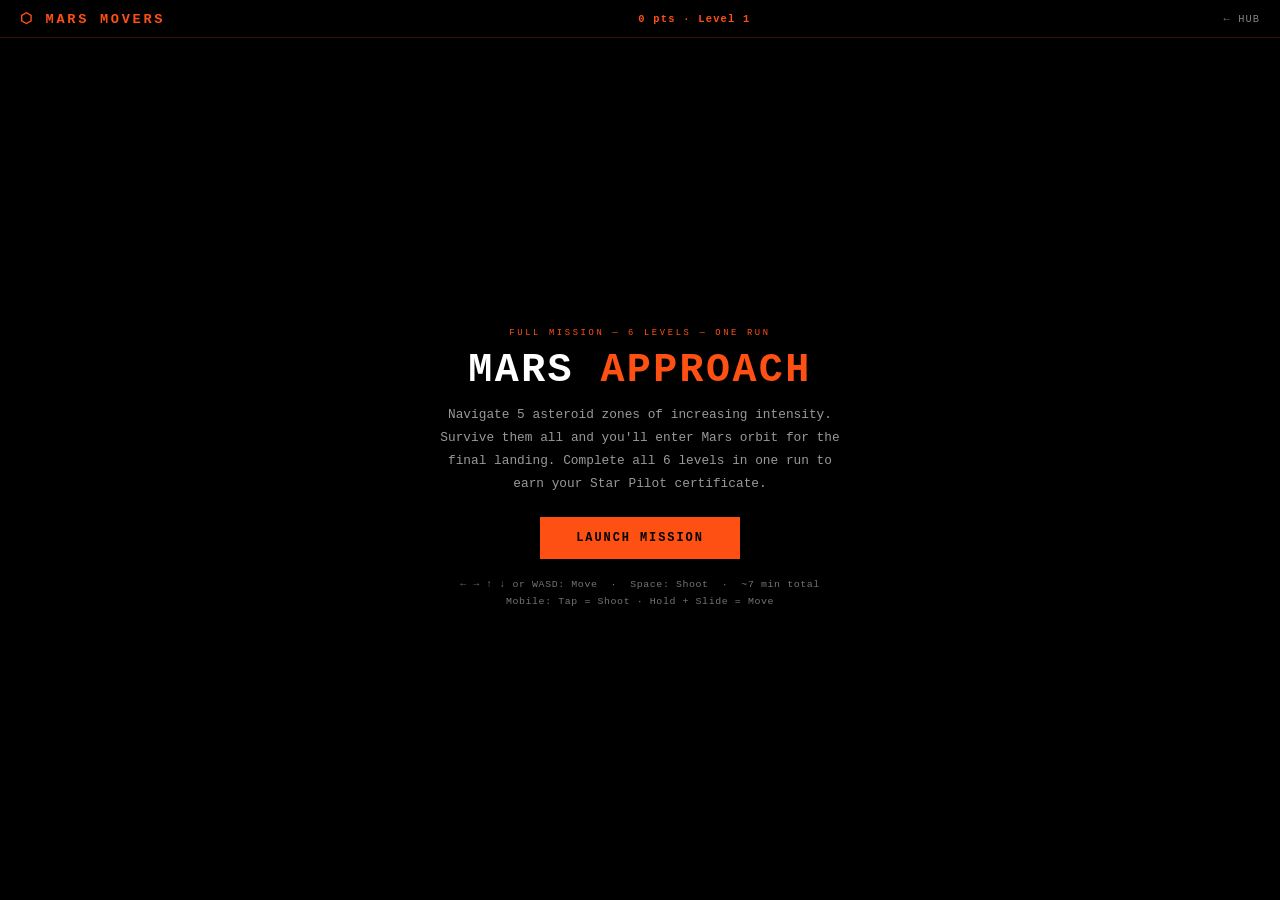
==== commit 08a5db5e: "New mobile controls: tap shoot, hold thrust, slide move" ====
--- a/game.html
+++ b/game.html
@@ -4,9 +4,21 @@
 <meta charset="UTF-8"/>
 <meta name="viewport" content="width=device-width,initial-scale=1.0"/>
 <title>Mars Approach — Mars Movers</title>
-<meta name="description" content="Navigate 5 asteroid zones, shoot debris, reach Mars orbit, then land. Complete all 6 levels in one run to earn your Star Pilot certificate."/>
+<meta name="description" content="Navigate 5 asteroid zones, shoot debris, reach Mars orbit, then land. Complete all 6 levels in one run to earn your Star Pilot certificate on Mars Movers."/>
+<meta name="keywords" content="asteroid game, space shooter, mars approach, browser game, free space game, mars movers, shoot asteroids, space pilot"/>
+<meta name="author" content="Apnok"/>
 <meta name="robots" content="index,follow"/>
+<meta name="theme-color" content="#ff5014"/>
+<link rel="icon" href="data:image/svg+xml,<svg xmlns='http://www.w3.org/2000/svg' viewBox='0 0 100 100'><text y='.9em' font-size='90'>🚀</text></svg>"/>
 <link rel="canonical" href="https://www.marsmovers.com/game.html"/>
+<meta property="og:type" content="website"/>
+<meta property="og:url" content="https://www.marsmovers.com/game.html"/>
+<meta property="og:title" content="Mars Approach — Asteroid Field Game | Mars Movers"/>
+<meta property="og:description" content="Navigate 5 asteroid zones, shoot debris, survive the approach. Complete all levels to begin your Mars landing."/>
+<meta name="twitter:card" content="summary_large_image"/>
+<meta name="twitter:title" content="Mars Approach — Asteroid Field Game | Mars Movers"/>
+<meta name="twitter:description" content="Navigate asteroids, shoot debris, reach Mars orbit. Free browser game."/>
+<script type="application/ld+json">{"@context":"https://schema.org","@type":"VideoGame","name":"Mars Approach","url":"https://www.marsmovers.com/game.html","description":"Navigate 5 asteroid zones and shoot debris to reach Mars orbit.","genre":"Space Shooter","gamePlatform":"Web Browser","applicationCategory":"Game","operatingSystem":"Any","offers":{"@type":"Offer","price":"0","priceCurrency":"USD"},"publisher":{"@type":"Organization","name":"Apnok"}}</script>
 <script async src="https://www.googletagmanager.com/gtag/js?id=G-N9J8L4ZB0Q"></script>
 <script>window.dataLayer=window.dataLayer||[];function gtag(){dataLayer.push(arguments);}gtag('js',new Date());gtag('config','G-N9J8L4ZB0Q');</script>
 <script async src="https://pagead2.googlesyndication.com/pagead/js/adsbygoogle.js?client=ca-pub-5228411604893151" crossorigin="anonymous"></script>
@@ -99,13 +111,16 @@
 
   <!-- DISTANCE BAR -->
   <div class="dist-bar" id="dist-bar" style="opacity:0">
-    <div class="dist-lbl">Earth</div>
+    <div style="text-align:left;min-width:55px">
+      <div class="dist-km" id="dist-speed">1.0x</div>
+      <div class="dist-lbl">Speed</div>
+    </div>
     <div class="dist-track">
       <div class="dist-fill" id="dist-fill"></div>
       <div class="dist-ship" id="dist-ship">🚀</div>
       <div class="dist-mars">🔴</div>
     </div>
-    <div style="text-align:right">
+    <div style="text-align:right;min-width:55px">
       <div class="dist-km" id="dist-km">225M km</div>
       <div class="dist-lbl">to Mars</div>
     </div>
@@ -124,7 +139,7 @@
     <h2>Mars <em>Approach</em></h2>
     <p class="ov-sub">Navigate 5 asteroid zones of increasing intensity. Survive them all and you'll enter Mars orbit for the final landing. Complete all 6 levels in one run to earn your Star Pilot certificate.</p>
     <button class="btn-go" onclick="startGame()">Launch Mission</button>
-    <p class="hint">← → ↑ ↓ or WASD: Move &nbsp;·&nbsp; Space: Shoot &nbsp;·&nbsp; ~7 min total<br>Mobile: tap screen to move, double-tap to shoot</p>
+    <p class="hint">← → ↑ ↓ or WASD: Move &nbsp;·&nbsp; Space: Shoot &nbsp;·&nbsp; ~7 min total<br>Mobile: Tap = Shoot · Hold + Slide = Move</p>
   </div>
 
   <!-- DESTROYED -->
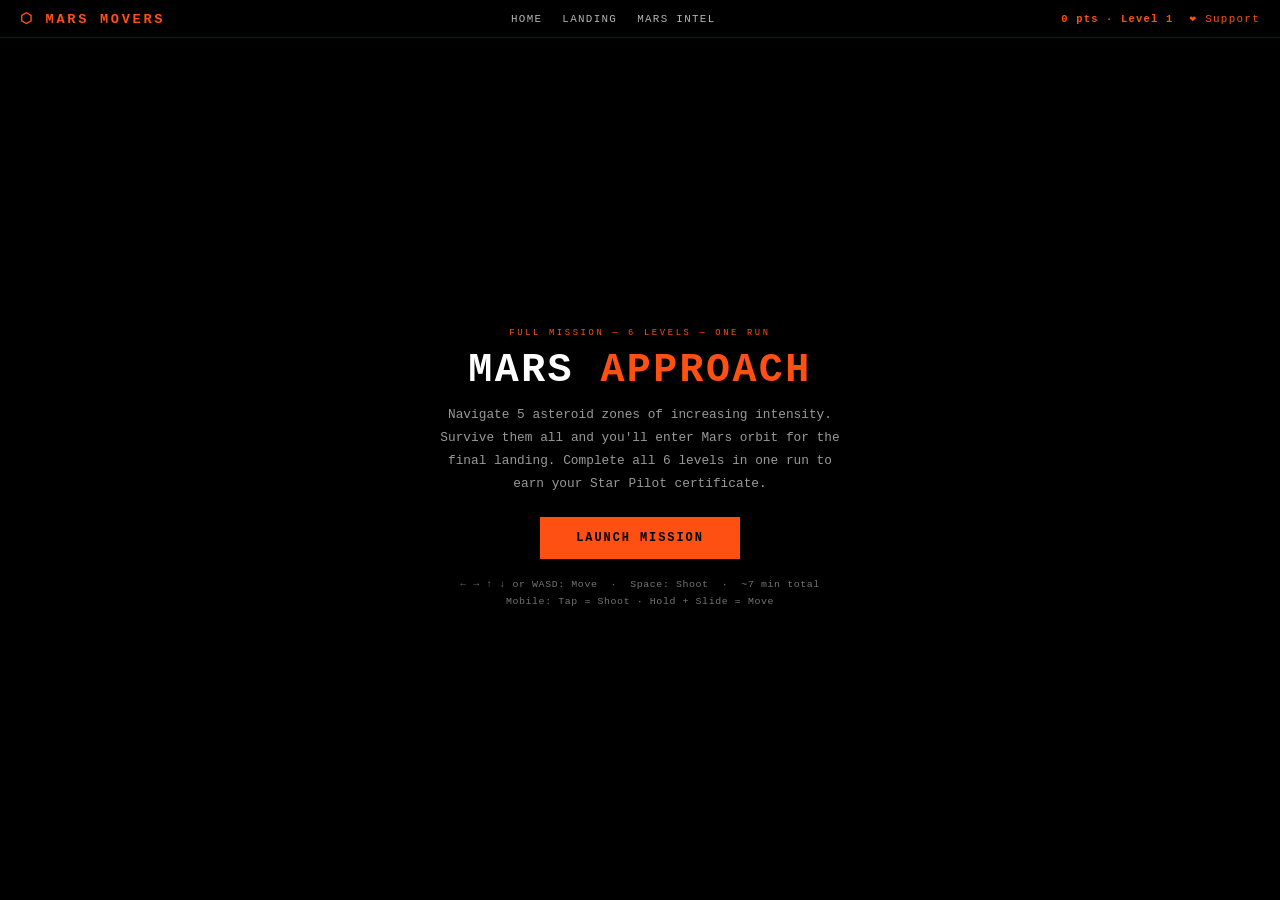
==== commit 1d858cdd: "Consistent nav, no Play Now button, Support in corner" ====
--- a/game.html
+++ b/game.html
@@ -92,8 +92,15 @@
 <body>
 <nav>
   <a href="/" class="logo">⬡ Mars Movers</a>
-  <div class="nav-info"><span id="nav-pts">0 pts</span> · <span id="nav-level">Level 1</span></div>
-  <a href="/" class="nav-back">← Hub</a>
+  <div class="nav-links" style="display:flex;gap:20px">
+    <a href="/" style="color:rgba(255,255,255,.7);text-decoration:none;font-size:.68rem;letter-spacing:.12em;text-transform:uppercase">Home</a>
+    <a href="landing.html" style="color:rgba(255,255,255,.7);text-decoration:none;font-size:.68rem;letter-spacing:.12em;text-transform:uppercase">Landing</a>
+    <a href="mars.html" style="color:rgba(255,255,255,.7);text-decoration:none;font-size:.68rem;letter-spacing:.12em;text-transform:uppercase">Mars Intel</a>
+  </div>
+  <div style="display:flex;align-items:center;gap:16px">
+    <span class="nav-info" style="font-size:.65rem;letter-spacing:.12em;color:#ff5014;font-weight:700"><span id="nav-pts">0 pts</span> · <span id="nav-level">Level 1</span></span>
+    <a href="https://paypal.me/mohitmehral" target="_blank" rel="noopener" style="color:#ff5014;font-size:.68rem;letter-spacing:.12em;text-decoration:none">❤️ Support</a>
+  </div>
 </nav>
 <div class="game-wrap" id="game-wrap">
   <canvas id="c"></canvas>
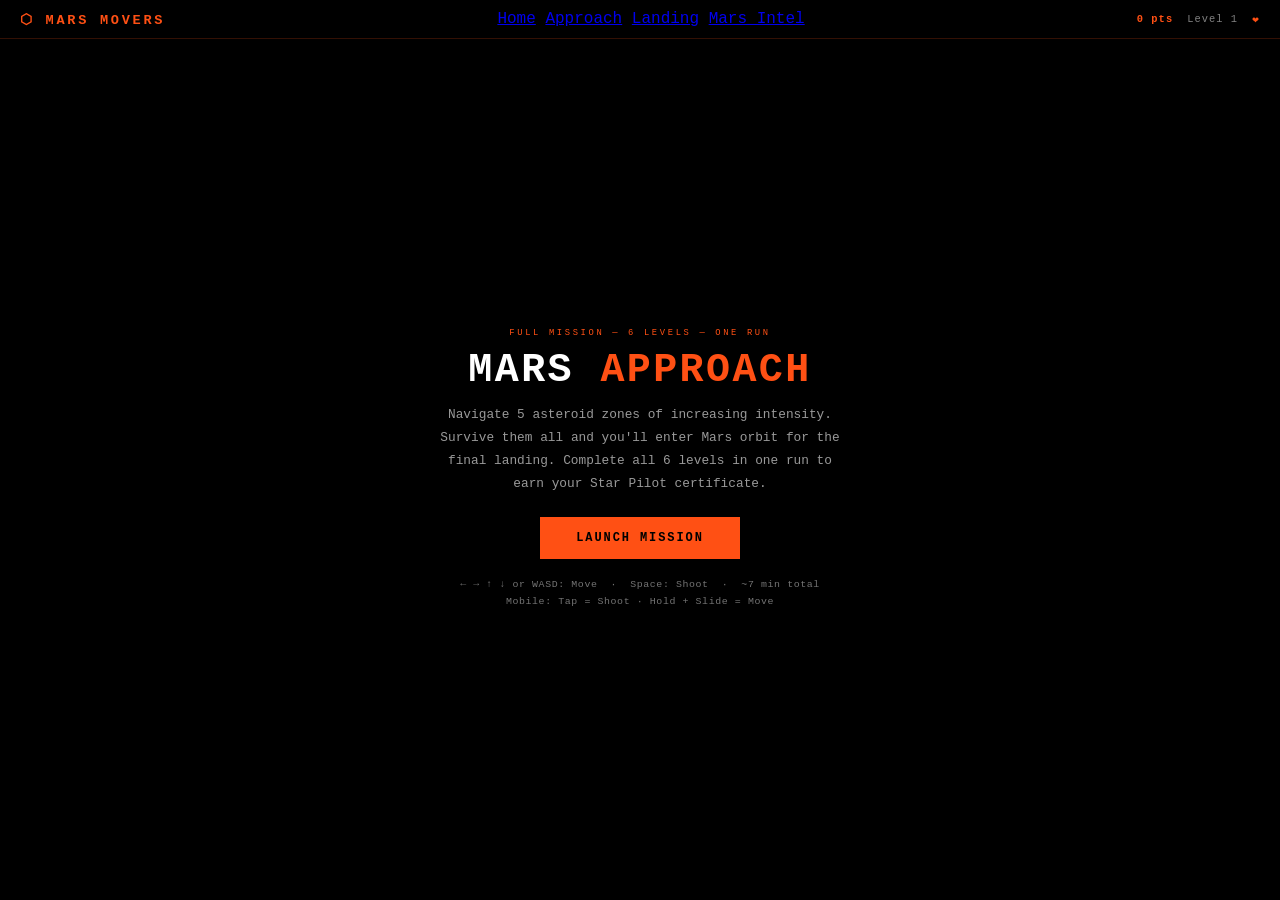
==== commit 0abf1df1: "Canvas Mars images, identical navbars all pages" ====
--- a/game.html
+++ b/game.html
@@ -92,14 +92,16 @@
 <body>
 <nav>
   <a href="/" class="logo">⬡ Mars Movers</a>
-  <div class="nav-links" style="display:flex;gap:20px">
-    <a href="/" style="color:rgba(255,255,255,.7);text-decoration:none;font-size:.68rem;letter-spacing:.12em;text-transform:uppercase">Home</a>
-    <a href="landing.html" style="color:rgba(255,255,255,.7);text-decoration:none;font-size:.68rem;letter-spacing:.12em;text-transform:uppercase">Landing</a>
-    <a href="mars.html" style="color:rgba(255,255,255,.7);text-decoration:none;font-size:.68rem;letter-spacing:.12em;text-transform:uppercase">Mars Intel</a>
+  <div class="nav-links">
+    <a href="/">Home</a>
+    <a href="game.html">Approach</a>
+    <a href="landing.html">Landing</a>
+    <a href="mars.html">Mars Intel</a>
   </div>
-  <div style="display:flex;align-items:center;gap:16px">
-    <span class="nav-info" style="font-size:.65rem;letter-spacing:.12em;color:#ff5014;font-weight:700"><span id="nav-pts">0 pts</span> · <span id="nav-level">Level 1</span></span>
-    <a href="https://paypal.me/mohitmehral" target="_blank" rel="noopener" style="color:#ff5014;font-size:.68rem;letter-spacing:.12em;text-decoration:none">❤️ Support</a>
+  <div style="display:flex;align-items:center;gap:14px">
+    <span style="font-size:.65rem;letter-spacing:.1em;color:#ff5014;font-weight:700" id="nav-pts">0 pts</span>
+    <span style="font-size:.65rem;letter-spacing:.1em;color:rgba(255,255,255,.5)" id="nav-level">Level 1</span>
+    <a href="https://paypal.me/mohitmehral" target="_blank" rel="noopener" style="color:#ff5014;font-size:.68rem;letter-spacing:.12em;text-decoration:none">❤️</a>
   </div>
 </nav>
 <div class="game-wrap" id="game-wrap">
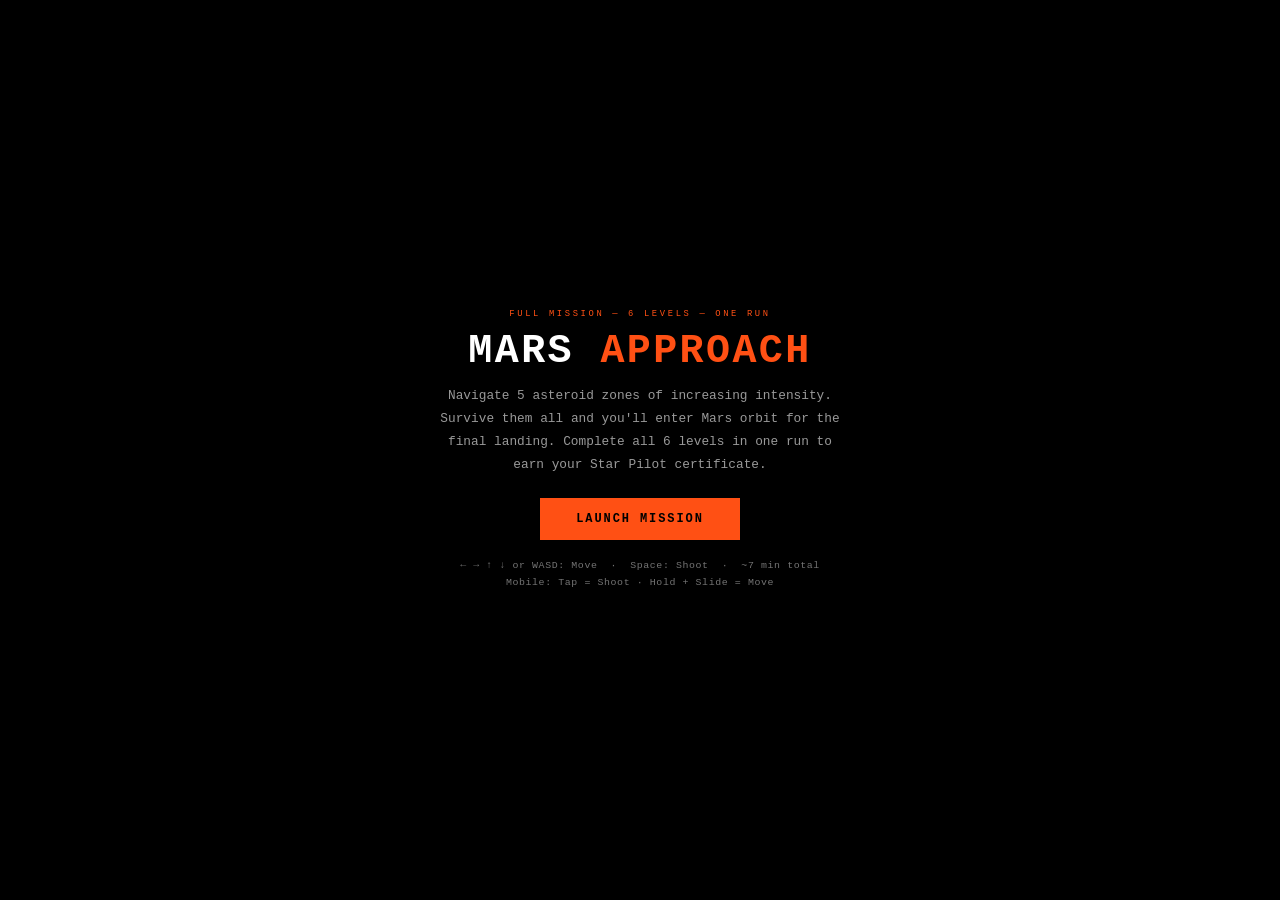
==== commit 083d6ce5: "New hero copy: challenge + urgency" ====
--- a/game.html
+++ b/game.html
@@ -90,21 +90,9 @@
 </style>
 </head>
 <body>
-<nav>
-  <a href="/" class="logo">⬡ Mars Movers</a>
-  <div class="nav-links">
-    <a href="/">Home</a>
-    <a href="game.html">Approach</a>
-    <a href="landing.html">Landing</a>
-    <a href="mars.html">Mars Intel</a>
-  </div>
-  <div style="display:flex;align-items:center;gap:14px">
-    <span style="font-size:.65rem;letter-spacing:.1em;color:#ff5014;font-weight:700" id="nav-pts">0 pts</span>
-    <span style="font-size:.65rem;letter-spacing:.1em;color:rgba(255,255,255,.5)" id="nav-level">Level 1</span>
-    <a href="https://paypal.me/mohitmehral" target="_blank" rel="noopener" style="color:#ff5014;font-size:.68rem;letter-spacing:.12em;text-decoration:none">❤️</a>
-  </div>
-</nav>
 <div class="game-wrap" id="game-wrap">
+  <span id="nav-pts" style="display:none">0</span>
+  <span id="nav-level" style="display:none">1</span>
   <canvas id="c"></canvas>
   <div class="mars-glow" id="mars-glow"></div>
 
